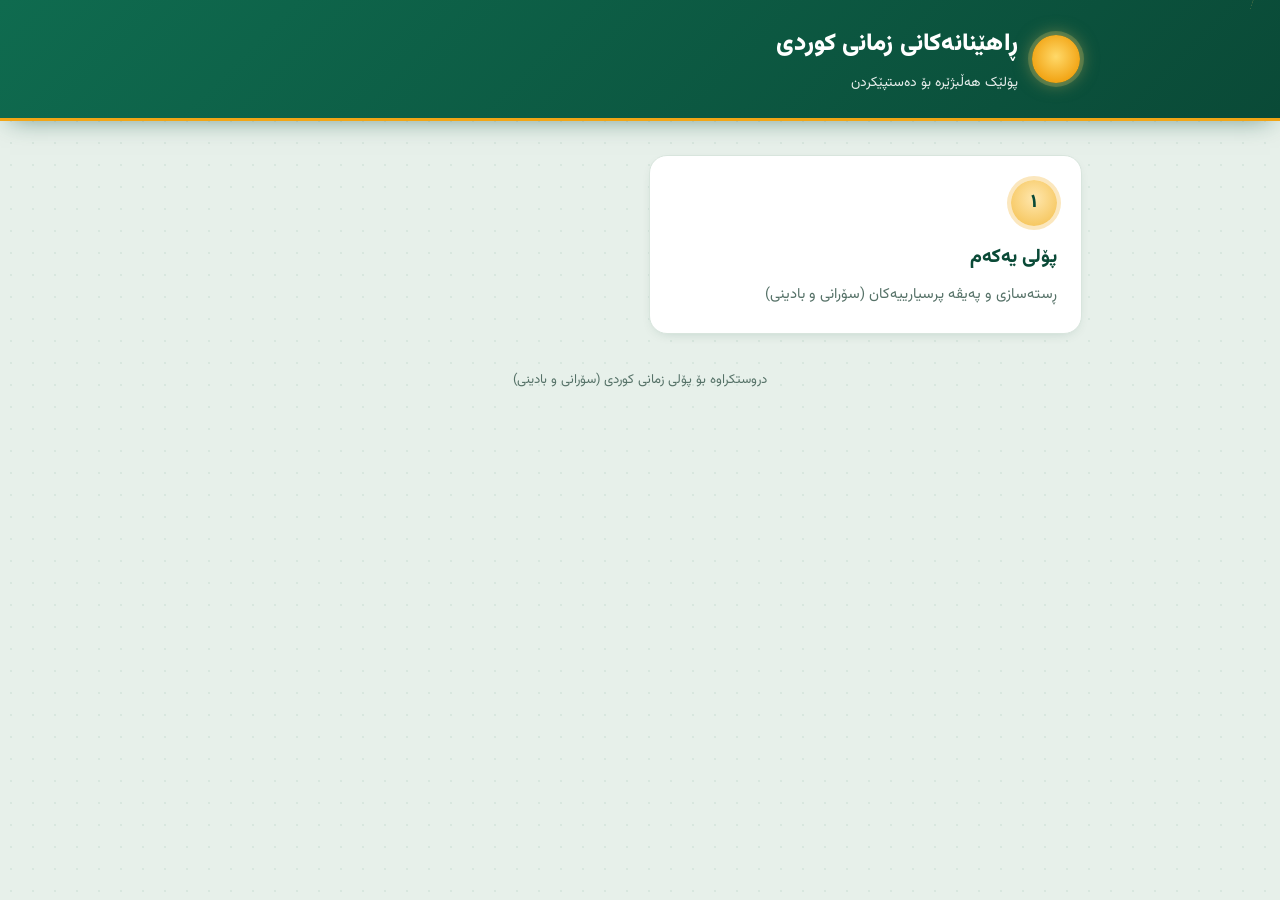
==== index.html @ a3d312c6 "Initial commit" ====
<!DOCTYPE html>
<html lang="ku" dir="rtl">
<head>
<meta charset="UTF-8">
<meta name="viewport" content="width=device-width, initial-scale=1.0">
<title>ڕاهێنانەکانی زمانی کوردی</title>
<link rel="preconnect" href="https://fonts.googleapis.com">
<link rel="preconnect" href="https://fonts.gstatic.com" crossorigin>
<link href="https://fonts.googleapis.com/css2?family=Vazirmatn:wght@300;400;500;700;800;900&display=swap" rel="stylesheet">
<style>
  :root{
    --bg:#E7F0EA;
    --paper:#FFFFFF;
    --ink:#1E3A30;
    --ink-soft:#557167;
    --green:#0F6B4F;
    --green-deep:#0A4A37;
    --gold:#F2A516;
    --gold-soft:#FBE7BE;
    --gold-line:#F6C760;
    --line:#D8E5DD;
    --shadow:0 10px 30px -12px rgba(10,74,55,.28);
    --shadow-sm:0 4px 14px -8px rgba(10,74,55,.30);
    --radius:18px;
  }
  *{box-sizing:border-box}
  body{
    margin:0;
    font-family:'Vazirmatn','Noto Naskh Arabic','Segoe UI',Tahoma,sans-serif;
    color:var(--ink);
    background-color:var(--bg);
    background-image:radial-gradient(rgba(15,107,79,.07) 1.1px, transparent 1.1px);
    background-size:22px 22px;
    line-height:1.85;
    -webkit-font-smoothing:antialiased;
  }
  .appbar{
    position:sticky; top:0; z-index:40;
    background:linear-gradient(135deg,var(--green) 0%, var(--green-deep) 100%);
    color:#fff;
    box-shadow:0 8px 24px -10px rgba(10,74,55,.55);
    border-bottom:3px solid var(--gold);
    overflow:hidden;
  }
  .appbar::after{
    content:""; position:absolute; width:200px; height:200px; right:-70px; top:-90px;
    background:conic-gradient(from 0deg, rgba(246,199,96,.0) 0deg, rgba(246,199,96,.0) 14deg, rgba(246,199,96,.22) 18deg, rgba(246,199,96,.0) 22deg);
    border-radius:50%; pointer-events:none;
  }
  .appbar-inner{max-width:920px; margin:0 auto; padding:22px 20px; position:relative;}
  .brand{display:flex; align-items:center; gap:14px;}
  .brand h1{font-size:1.5rem; font-weight:900; margin:0; letter-spacing:.2px;}
  .brand p{margin:4px 0 0; font-size:.86rem; opacity:.9; font-weight:400;}
  .sun-badge{
    width:48px;height:48px;border-radius:50%;
    background:radial-gradient(circle at 50% 45%, #FFD969, var(--gold) 70%);
    box-shadow:0 0 0 4px rgba(255,217,105,.20), 0 0 18px rgba(246,199,96,.5);
    flex:none;
  }
  main{max-width:920px; margin:0 auto; padding:34px 18px 70px;}
  .grid{display:grid; grid-template-columns:repeat(2,1fr); gap:18px;}
  .nav-card{
    display:block; background:var(--paper); border:1px solid var(--line); border-radius:var(--radius);
    box-shadow:var(--shadow-sm); padding:24px; text-decoration:none; color:inherit;
    transition:transform .15s ease, box-shadow .15s ease, border-color .15s ease;
  }
  .nav-card:hover{transform:translateY(-4px); box-shadow:var(--shadow); border-color:var(--gold-line);}
  .nav-badge{
    width:46px; height:46px; border-radius:50%; display:grid; place-items:center;
    font-weight:900; font-size:1.15rem; color:var(--green-deep); margin-bottom:14px;
    background:radial-gradient(circle at 50% 40%, #FFE7AE, var(--gold-line) 78%);
    box-shadow:0 0 0 4px var(--gold-soft);
  }
  .nav-card h3{margin:0 0 6px; color:var(--green-deep); font-size:1.2rem; font-weight:800;}
  .nav-card p{margin:0; color:var(--ink-soft); font-size:.92rem;}
  .footnote{text-align:center; color:var(--ink-soft); font-size:.82rem; margin-top:34px;}
  @media (max-width:640px){ .grid{grid-template-columns:1fr;} .brand h1{font-size:1.2rem;} }
  @media (prefers-reduced-motion: reduce){ *{transition:none !important;} }
</style>
</head>
<body>
<header class="appbar">
  <div class="appbar-inner">
    <div class="brand">
      <div class="sun-badge" aria-hidden="true"></div>
      <div>
        <h1>ڕاهێنانەکانی زمانی کوردی</h1>
        <p>پۆلێک هەڵبژێرە بۆ دەستپێکردن</p>
      </div>
    </div>
  </div>
</header>
<main>
  <div class="grid">
    <!-- پۆلی یەکەم -->
    <a href="class-1.html" class="nav-card">
      <div class="nav-badge">١</div>
      <h3>پۆلی یەکەم</h3>
      <p>ڕستەسازی و پەیڤە پرسیارییەکان (سۆرانی و بادینی)</p>
    </a>

    <!-- بۆ زیادکردنی پۆلی نوێ: ئەم بلۆکە کۆپی بکە، لینک بۆ class-2.html بگۆڕە، ژمارە و ناونیشانەکەش بگۆڕە -->
  </div>
  <p class="footnote">دروستکراوە بۆ پۆلی زمانی کوردی (سۆرانی و بادینی)</p>
</main>
</body>
</html>
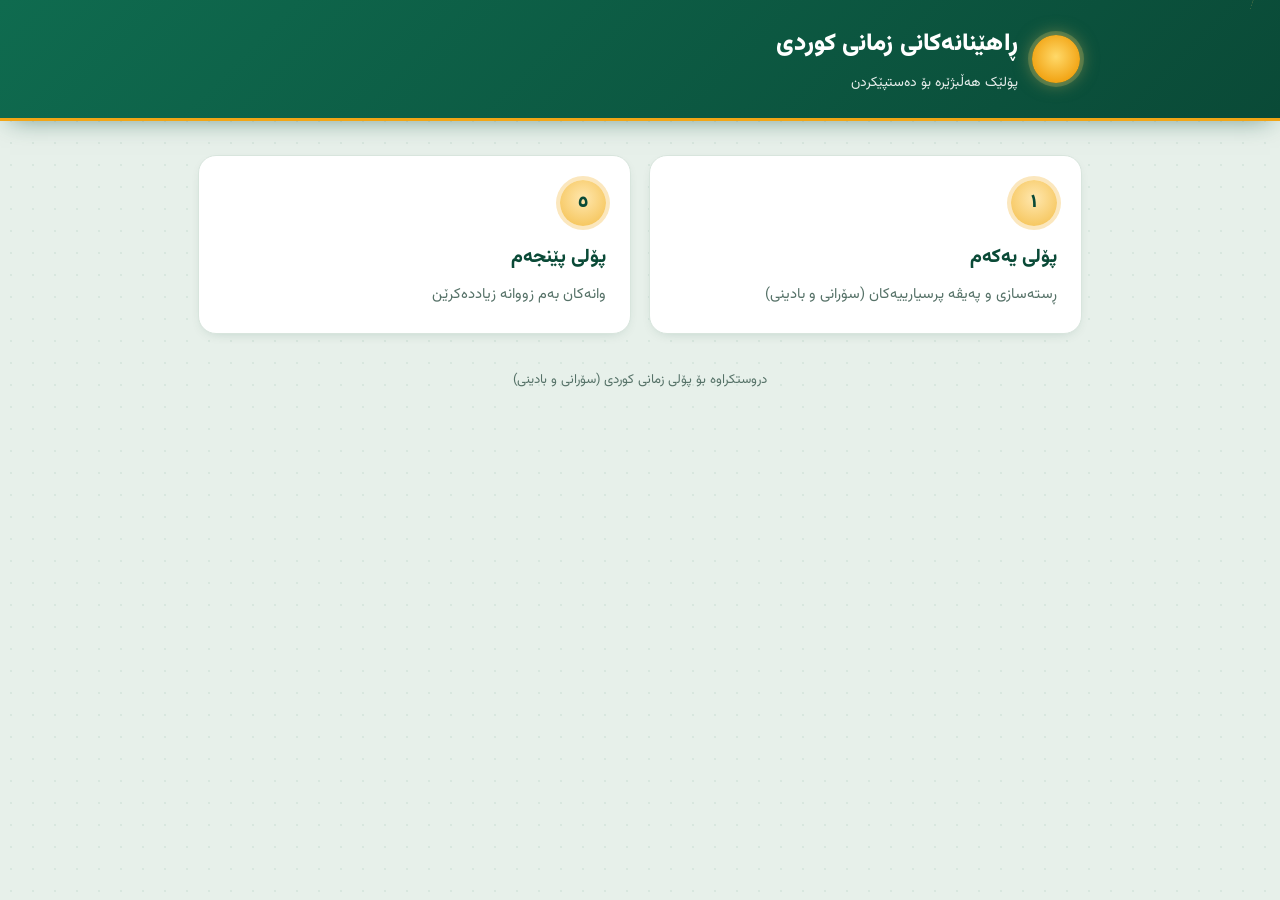
==== commit ffb2570d: "Add lecture 3 content" ====
--- a/index.html
+++ b/index.html
@@ -98,6 +98,13 @@
       <h3>پۆلی یەکەم</h3>
       <p>ڕستەسازی و پەیڤە پرسیارییەکان (سۆرانی و بادینی)</p>
     </a>
+    
+      <!-- پۆلی پێنجەم -->
+    <a href="class-5.html" class="nav-card">
+      <div class="nav-badge">٥</div>
+      <h3>پۆلی پێنجەم</h3>
+      <p>وانەکان بەم زووانە زیاددەکرێن</p>
+    </a>
 
     <!-- بۆ زیادکردنی پۆلی نوێ: ئەم بلۆکە کۆپی بکە، لینک بۆ class-2.html بگۆڕە، ژمارە و ناونیشانەکەش بگۆڕە -->
   </div>
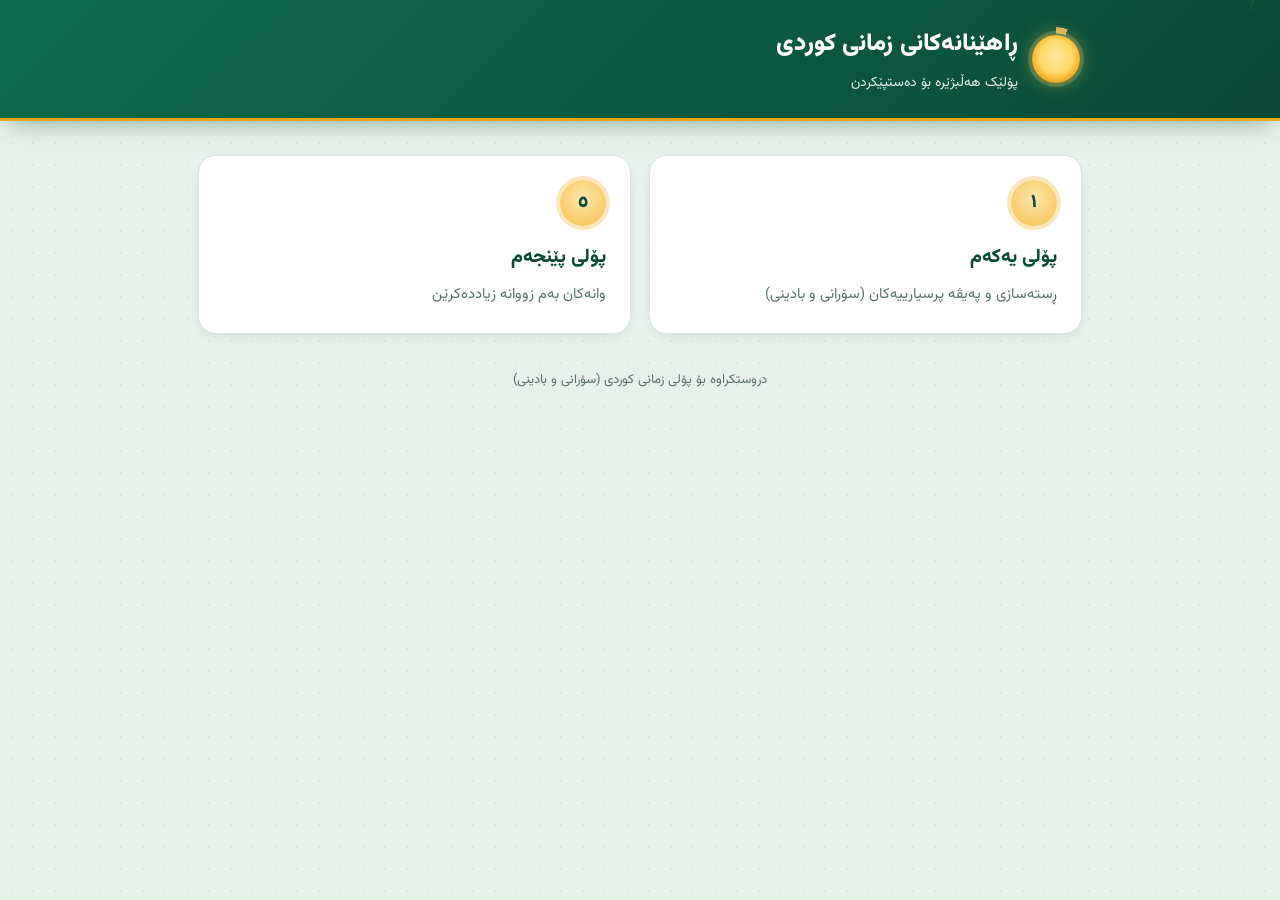
==== commit 4af5940a: "Add shine animation to sun icon across all pages" ====
--- a/index.html
+++ b/index.html
@@ -53,10 +53,24 @@
   .brand p{margin:4px 0 0; font-size:.86rem; opacity:.9; font-weight:400;}
   .sun-badge{
     width:48px;height:48px;border-radius:50%;
-    background:radial-gradient(circle at 50% 45%, #FFD969, var(--gold) 70%);
+    background:radial-gradient(circle at 50% 45%, #FFE8A3, #FFD969 45%, var(--gold) 75%);
     box-shadow:0 0 0 4px rgba(255,217,105,.20), 0 0 18px rgba(246,199,96,.5);
-    flex:none;
+    flex:none; position:relative;
+    animation:sun-glow 3.5s ease-in-out infinite;
   }
+  .sun-badge::before{
+    content:""; position:absolute; inset:-8px;
+    background:conic-gradient(from 0deg, var(--gold-line) 0 6%, transparent 6% 12.5%);
+    border-radius:50%;
+    -webkit-mask:radial-gradient(transparent 56%, #000 57%); mask:radial-gradient(transparent 56%, #000 57%);
+    opacity:.85;
+    animation:sun-spin 24s linear infinite;
+  }
+  @keyframes sun-glow{
+    0%,100%{ box-shadow:0 0 0 4px rgba(255,217,105,.20), 0 0 18px rgba(246,199,96,.5); }
+    50%{ box-shadow:0 0 0 6px rgba(255,217,105,.32), 0 0 26px rgba(246,199,96,.8); }
+  }
+  @keyframes sun-spin{ from{transform:rotate(0deg);} to{transform:rotate(360deg);} }
   main{max-width:920px; margin:0 auto; padding:34px 18px 70px;}
   .grid{display:grid; grid-template-columns:repeat(2,1fr); gap:18px;}
   .nav-card{
@@ -75,7 +89,7 @@
   .nav-card p{margin:0; color:var(--ink-soft); font-size:.92rem;}
   .footnote{text-align:center; color:var(--ink-soft); font-size:.82rem; margin-top:34px;}
   @media (max-width:640px){ .grid{grid-template-columns:1fr;} .brand h1{font-size:1.2rem;} }
-  @media (prefers-reduced-motion: reduce){ *{transition:none !important;} }
+  @media (prefers-reduced-motion: reduce){ *{transition:none !important; animation:none !important;} }
 </style>
 </head>
 <body>
@@ -98,8 +112,8 @@
       <h3>پۆلی یەکەم</h3>
       <p>ڕستەسازی و پەیڤە پرسیارییەکان (سۆرانی و بادینی)</p>
     </a>
-    
-      <!-- پۆلی پێنجەم -->
+
+    <!-- پۆلی پێنجەم -->
     <a href="class-5.html" class="nav-card">
       <div class="nav-badge">٥</div>
       <h3>پۆلی پێنجەم</h3>
@@ -111,4 +125,4 @@
   <p class="footnote">دروستکراوە بۆ پۆلی زمانی کوردی (سۆرانی و بادینی)</p>
 </main>
 </body>
-</html>+</html>
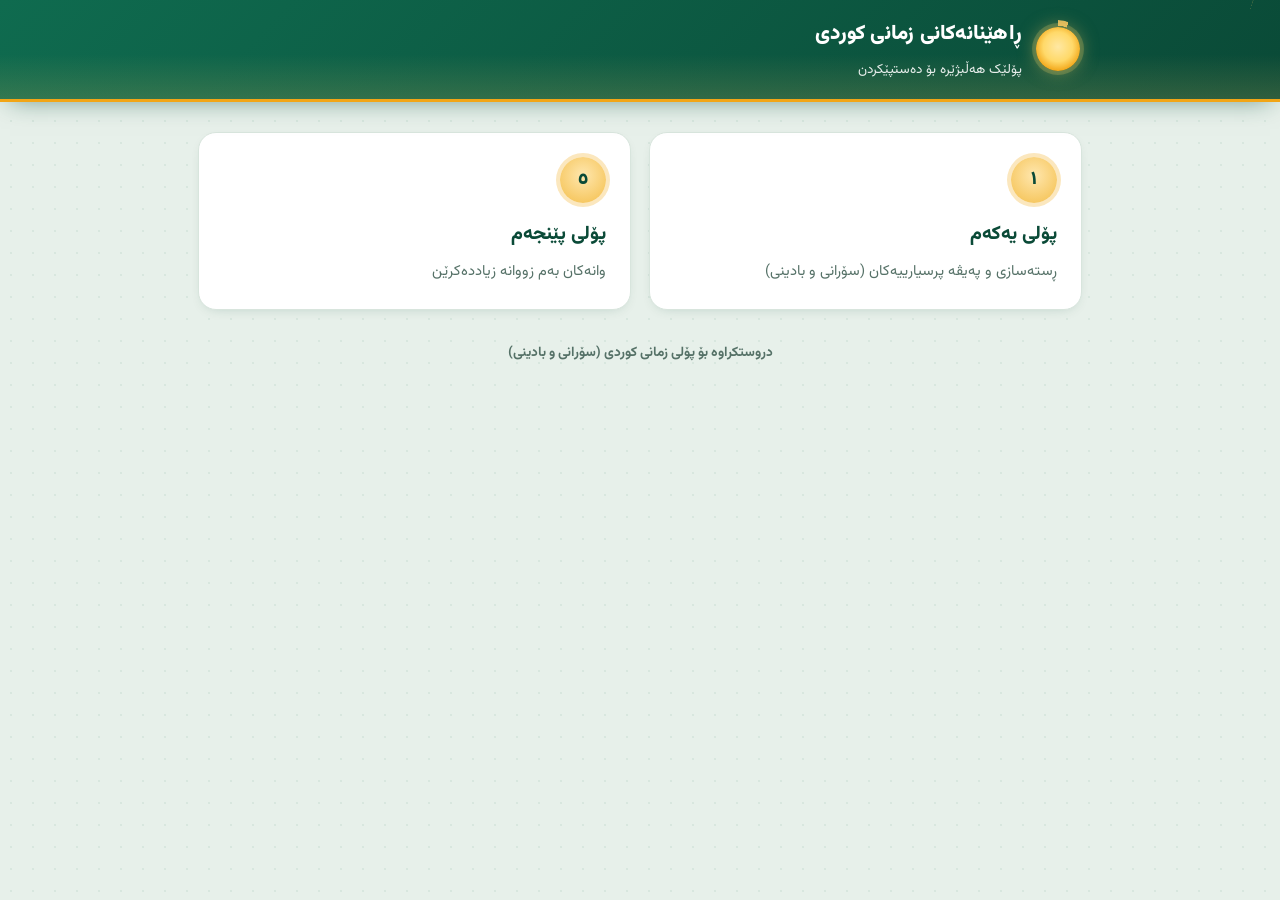
==== commit eab325a8: "Unify all pages onto one shared stylesheet" ====
--- a/index.html
+++ b/index.html
@@ -7,99 +7,18 @@
 <link rel="preconnect" href="https://fonts.googleapis.com">
 <link rel="preconnect" href="https://fonts.gstatic.com" crossorigin>
 <link href="https://fonts.googleapis.com/css2?family=Vazirmatn:wght@300;400;500;700;800;900&display=swap" rel="stylesheet">
-<style>
-  :root{
-    --bg:#E7F0EA;
-    --paper:#FFFFFF;
-    --ink:#1E3A30;
-    --ink-soft:#557167;
-    --green:#0F6B4F;
-    --green-deep:#0A4A37;
-    --gold:#F2A516;
-    --gold-soft:#FBE7BE;
-    --gold-line:#F6C760;
-    --line:#D8E5DD;
-    --shadow:0 10px 30px -12px rgba(10,74,55,.28);
-    --shadow-sm:0 4px 14px -8px rgba(10,74,55,.30);
-    --radius:18px;
-  }
-  *{box-sizing:border-box}
-  body{
-    margin:0;
-    font-family:'Vazirmatn','Noto Naskh Arabic','Segoe UI',Tahoma,sans-serif;
-    color:var(--ink);
-    background-color:var(--bg);
-    background-image:radial-gradient(rgba(15,107,79,.07) 1.1px, transparent 1.1px);
-    background-size:22px 22px;
-    line-height:1.85;
-    -webkit-font-smoothing:antialiased;
-  }
-  .appbar{
-    position:sticky; top:0; z-index:40;
-    background:linear-gradient(135deg,var(--green) 0%, var(--green-deep) 100%);
-    color:#fff;
-    box-shadow:0 8px 24px -10px rgba(10,74,55,.55);
-    border-bottom:3px solid var(--gold);
-    overflow:hidden;
-  }
-  .appbar::after{
-    content:""; position:absolute; width:200px; height:200px; right:-70px; top:-90px;
-    background:conic-gradient(from 0deg, rgba(246,199,96,.0) 0deg, rgba(246,199,96,.0) 14deg, rgba(246,199,96,.22) 18deg, rgba(246,199,96,.0) 22deg);
-    border-radius:50%; pointer-events:none;
-  }
-  .appbar-inner{max-width:920px; margin:0 auto; padding:22px 20px; position:relative;}
-  .brand{display:flex; align-items:center; gap:14px;}
-  .brand h1{font-size:1.5rem; font-weight:900; margin:0; letter-spacing:.2px;}
-  .brand p{margin:4px 0 0; font-size:.86rem; opacity:.9; font-weight:400;}
-  .sun-badge{
-    width:48px;height:48px;border-radius:50%;
-    background:radial-gradient(circle at 50% 45%, #FFE8A3, #FFD969 45%, var(--gold) 75%);
-    box-shadow:0 0 0 4px rgba(255,217,105,.20), 0 0 18px rgba(246,199,96,.5);
-    flex:none; position:relative;
-    animation:sun-glow 3.5s ease-in-out infinite;
-  }
-  .sun-badge::before{
-    content:""; position:absolute; inset:-8px;
-    background:conic-gradient(from 0deg, var(--gold-line) 0 6%, transparent 6% 12.5%);
-    border-radius:50%;
-    -webkit-mask:radial-gradient(transparent 56%, #000 57%); mask:radial-gradient(transparent 56%, #000 57%);
-    opacity:.85;
-    animation:sun-spin 24s linear infinite;
-  }
-  @keyframes sun-glow{
-    0%,100%{ box-shadow:0 0 0 4px rgba(255,217,105,.20), 0 0 18px rgba(246,199,96,.5); }
-    50%{ box-shadow:0 0 0 6px rgba(255,217,105,.32), 0 0 26px rgba(246,199,96,.8); }
-  }
-  @keyframes sun-spin{ from{transform:rotate(0deg);} to{transform:rotate(360deg);} }
-  main{max-width:920px; margin:0 auto; padding:34px 18px 70px;}
-  .grid{display:grid; grid-template-columns:repeat(2,1fr); gap:18px;}
-  .nav-card{
-    display:block; background:var(--paper); border:1px solid var(--line); border-radius:var(--radius);
-    box-shadow:var(--shadow-sm); padding:24px; text-decoration:none; color:inherit;
-    transition:transform .15s ease, box-shadow .15s ease, border-color .15s ease;
-  }
-  .nav-card:hover{transform:translateY(-4px); box-shadow:var(--shadow); border-color:var(--gold-line);}
-  .nav-badge{
-    width:46px; height:46px; border-radius:50%; display:grid; place-items:center;
-    font-weight:900; font-size:1.15rem; color:var(--green-deep); margin-bottom:14px;
-    background:radial-gradient(circle at 50% 40%, #FFE7AE, var(--gold-line) 78%);
-    box-shadow:0 0 0 4px var(--gold-soft);
-  }
-  .nav-card h3{margin:0 0 6px; color:var(--green-deep); font-size:1.2rem; font-weight:800;}
-  .nav-card p{margin:0; color:var(--ink-soft); font-size:.92rem;}
-  .footnote{text-align:center; color:var(--ink-soft); font-size:.82rem; margin-top:34px;}
-  @media (max-width:640px){ .grid{grid-template-columns:1fr;} .brand h1{font-size:1.2rem;} }
-  @media (prefers-reduced-motion: reduce){ *{transition:none !important; animation:none !important;} }
-</style>
+<link rel="stylesheet" href="styles.css">
 </head>
 <body>
 <header class="appbar">
   <div class="appbar-inner">
-    <div class="brand">
-      <div class="sun-badge" aria-hidden="true"></div>
-      <div>
-        <h1>ڕاهێنانەکانی زمانی کوردی</h1>
-        <p>پۆلێک هەڵبژێرە بۆ دەستپێکردن</p>
+    <div class="bar-top">
+      <div class="brand">
+        <div class="sun-badge" aria-hidden="true"></div>
+        <div>
+          <h1>ڕاهێنانەکانی زمانی کوردی</h1>
+          <p>پۆلێک هەڵبژێرە بۆ دەستپێکردن</p>
+        </div>
       </div>
     </div>
   </div>
--- a/styles.css
+++ b/styles.css
@@ -0,0 +1,381 @@
+/* =====================================================================
+   ڕاهێنانەکانی زمانی کوردی — shared stylesheet
+   Every page links to this file. Change the look once here, it updates
+   everywhere. Do not duplicate these rules back into individual pages.
+===================================================================== */
+
+:root{
+  --bg:#E7F0EA;
+  --paper:#FFFFFF;
+  --paper-warm:#FCFEFC;
+  --ink:#1E3A30;
+  --ink-soft:#557167;
+  --green:#0F6B4F;
+  --green-deep:#0A4A37;
+  --green-bright:#1F9D6B;
+  --gold:#F2A516;
+  --gold-soft:#FBE7BE;
+  --gold-line:#F6C760;
+  --coral:#E2574C;
+  --coral-soft:#FCE3DF;
+  --line:#D8E5DD;
+  --line-soft:#E9F1EC;
+  --ring:rgba(15,107,79,.30);
+  --shadow:0 10px 30px -12px rgba(10,74,55,.28);
+  --shadow-sm:0 4px 14px -8px rgba(10,74,55,.30);
+  --radius:18px;
+}
+
+/* ---------- Base ---------- */
+*{box-sizing:border-box}
+html{scroll-behavior:smooth}
+body{
+  margin:0;
+  font-family:'Vazirmatn','Noto Naskh Arabic','Segoe UI',Tahoma,sans-serif;
+  color:var(--ink);
+  background-color:var(--bg);
+  background-image:radial-gradient(rgba(15,107,79,.07) 1.1px, transparent 1.1px);
+  background-size:22px 22px;
+  line-height:1.85;
+  -webkit-font-smoothing:antialiased;
+}
+main{max-width:920px; margin:0 auto; padding:30px 18px 70px;}
+
+/* ---------- App bar (every page uses this exact block) ---------- */
+.appbar{
+  position:sticky; top:0; z-index:40;
+  background:
+    linear-gradient(180deg, rgba(246,199,96,0) 55%, rgba(246,199,96,.16) 100%),
+    linear-gradient(135deg,var(--green) 0%, var(--green-deep) 100%);
+  color:#fff;
+  box-shadow:0 8px 24px -10px rgba(10,74,55,.55);
+  border-bottom:3px solid var(--gold);
+  overflow:hidden;
+}
+.appbar::after{
+  content:""; position:absolute; width:200px; height:200px; right:-70px; top:-90px;
+  background:conic-gradient(from 0deg, rgba(246,199,96,.0) 0deg, rgba(246,199,96,.0) 14deg, rgba(246,199,96,.22) 18deg, rgba(246,199,96,.0) 22deg);
+  border-radius:50%; pointer-events:none;
+}
+.appbar-inner{max-width:920px; margin:0 auto; padding:16px 20px; position:relative;}
+/* .bar-top is the one horizontal row inside every header: brand on one
+   side, optional score-chip / back-button / reset-button on the other.
+   Hub pages use it with just a brand; exercise pages add siblings. */
+.bar-top{display:flex; align-items:center; gap:14px; flex-wrap:wrap;}
+.brand{display:flex; align-items:center; gap:14px; margin-inline-end:auto;}
+.brand h1{font-size:1.28rem; font-weight:900; margin:0; letter-spacing:.2px;}
+.brand p{margin:4px 0 0; font-size:.84rem; opacity:.9; font-weight:400;}
+.score-chip{
+  display:flex; align-items:center; gap:8px;
+  background:rgba(255,255,255,.14); border:1px solid rgba(255,255,255,.28);
+  padding:7px 13px; border-radius:999px; font-weight:700; font-size:.92rem;
+  white-space:nowrap;
+}
+.bar-actions{display:flex; gap:8px; flex-wrap:wrap;}
+.icon-btn{
+  background:rgba(255,255,255,.14); color:#fff; border:1px solid rgba(255,255,255,.28);
+  padding:8px 16px; border-radius:999px; font-family:inherit; font-size:.86rem; font-weight:600;
+  cursor:pointer; transition:background .15s, transform .1s; text-decoration:none; display:inline-block;
+}
+.icon-btn:hover{background:rgba(255,255,255,.26)}
+.icon-btn:active{transform:translateY(1px)}
+
+/* ---------- Sun badge: rays + glow + correct-answer cheer ---------- */
+.sun-badge{
+  width:44px; height:44px; border-radius:50%;
+  background:radial-gradient(circle at 50% 45%, #FFE8A3, #FFD969 45%, var(--gold) 75%);
+  box-shadow:0 0 0 4px rgba(255,217,105,.20), 0 0 18px rgba(246,199,96,.5);
+  flex:none; position:relative;
+  animation:sun-glow 3.5s ease-in-out infinite;
+}
+.sun-badge::before{
+  content:""; position:absolute; inset:-7px;
+  background:conic-gradient(from 0deg, var(--gold-line) 0 6%, transparent 6% 12.5%);
+  border-radius:50%;
+  -webkit-mask:radial-gradient(transparent 56%, #000 57%); mask:radial-gradient(transparent 56%, #000 57%);
+  opacity:.88;
+  animation:sun-spin 24s linear infinite;
+}
+.sun-badge.cheer{ animation:sun-cheer .7s ease; }
+@keyframes sun-glow{
+  0%,100%{ box-shadow:0 0 0 4px rgba(255,217,105,.20), 0 0 18px rgba(246,199,96,.5); }
+  50%{ box-shadow:0 0 0 6px rgba(255,217,105,.32), 0 0 26px rgba(246,199,96,.8); }
+}
+@keyframes sun-spin{ from{transform:rotate(0deg);} to{transform:rotate(360deg);} }
+@keyframes sun-cheer{
+  0%{ transform:scale(1) rotate(0deg); filter:brightness(1); }
+  35%{ transform:scale(1.25) rotate(8deg); filter:brightness(1.45); }
+  100%{ transform:scale(1) rotate(0deg); filter:brightness(1); }
+}
+
+/* ---------- Sunrise progress bar (exercise pages) ---------- */
+.progress-wrap{margin-top:12px;}
+.progress-track{
+  position:relative; height:16px; border-radius:999px;
+  background:linear-gradient(180deg,#0c3a2c,#0a4a37);
+  border:1px solid rgba(255,255,255,.18); overflow:visible;
+}
+.progress-fill{
+  position:absolute; top:0; right:0; bottom:0; width:0%;
+  background:linear-gradient(90deg,var(--gold) 0%, #FFD86B 60%, var(--green-bright) 100%);
+  border-radius:999px; transition:width .7s cubic-bezier(.22,1,.36,1);
+}
+.progress-sun{
+  position:absolute; top:50%; right:-2px; width:26px; height:26px; margin-top:-13px;
+  border-radius:50%;
+  background:radial-gradient(circle at 50% 45%, #FFE08A, var(--gold) 72%);
+  box-shadow:0 0 0 3px rgba(255,224,138,.35), 0 0 14px rgba(246,199,96,.8);
+  transition:right .7s cubic-bezier(.22,1,.36,1);
+}
+.progress-meta{display:flex; justify-content:space-between; font-size:.78rem; opacity:.92; margin-top:7px;}
+
+/* ---------- Cards ---------- */
+.card{
+  background:var(--paper); border:1px solid var(--line);
+  border-radius:var(--radius); box-shadow:var(--shadow-sm);
+  padding:24px; margin-bottom:22px;
+  opacity:0; transform:translateY(10px); animation:rise .5s ease forwards;
+}
+@keyframes rise{to{opacity:1; transform:none;}}
+.ex-head{display:flex; align-items:center; gap:14px; margin-bottom:4px;}
+.num{
+  flex:none; width:42px; height:42px; border-radius:50%;
+  display:grid; place-items:center; font-weight:900; font-size:1.05rem;
+  color:var(--green-deep);
+  background:radial-gradient(circle at 50% 40%, #FFE7AE, var(--gold-line) 78%);
+  box-shadow:0 0 0 4px var(--gold-soft);
+}
+.ex-head h2{margin:0; font-size:1.18rem; font-weight:800; color:var(--green-deep);}
+.ex-sub{margin:2px 0 18px; color:var(--ink-soft); font-size:.95rem;}
+.section-title{text-align:center; color:var(--green-deep); font-size:1.3rem; font-weight:800; margin:32px 0 18px;}
+
+/* ---------- Hub / class pages: class + lecture cards ---------- */
+.intro{text-align:center; margin-bottom:30px;}
+.intro h2{color:var(--green-deep); font-size:1.35rem; margin:0 0 6px; font-weight:800;}
+.intro p{color:var(--ink-soft); margin:0;}
+.grid{display:grid; grid-template-columns:repeat(2,1fr); gap:18px;}
+.nav-card{
+  display:block; background:var(--paper); border:1px solid var(--line); border-radius:var(--radius);
+  box-shadow:var(--shadow-sm); padding:24px; text-decoration:none; color:inherit;
+  transition:transform .15s ease, box-shadow .15s ease, border-color .15s ease;
+}
+.nav-card:hover{transform:translateY(-4px); box-shadow:var(--shadow); border-color:var(--gold-line);}
+.nav-badge{
+  width:46px; height:46px; border-radius:50%; display:grid; place-items:center;
+  font-weight:900; font-size:1.15rem; color:var(--green-deep); margin-bottom:14px;
+  background:radial-gradient(circle at 50% 40%, #FFE7AE, var(--gold-line) 78%);
+  box-shadow:0 0 0 4px var(--gold-soft);
+}
+.nav-card h3{margin:0 0 6px; color:var(--green-deep); font-size:1.2rem; font-weight:800;}
+.nav-card p{margin:0; color:var(--ink-soft); font-size:.92rem;}
+/* "coming soon" placeholder card */
+.card .sun-emoji{font-size:2.4rem;}
+.card h2{color:var(--green-deep); font-size:1.3rem; margin:10px 0 8px;}
+.card p{color:var(--ink-soft); margin:0;}
+
+/* ---------- Reading / story pages ---------- */
+.hero-frame{ background:linear-gradient(160deg, var(--paper), var(--paper-warm)); border:1px solid var(--line);
+  border-radius:var(--radius); padding:14px; box-shadow:var(--shadow-sm); margin-bottom:22px; }
+.hero-frame img{ display:block; width:100%; height:auto; border-radius:12px; border:3px solid var(--gold); }
+.hero-cap{ text-align:center; color:var(--ink-soft); font-size:.85rem; margin:10px 6px 2px; }
+.lesson-title{ text-align:center; font-size:2rem; font-weight:900; color:var(--green-deep); margin:0 0 4px; }
+.lesson-sub{ text-align:center; color:var(--ink-soft); font-size:.95rem; margin:0 0 26px; }
+.story p{margin:0 0 14px; font-size:1.08rem;}
+.story p:last-child{margin-bottom:0;}
+.speaker{ font-weight:800; color:var(--green-deep); }
+.board{ background:linear-gradient(160deg,var(--green),var(--green-deep)); color:#fff; border-radius:var(--radius);
+  padding:24px 26px; text-align:center; margin:22px 0; box-shadow:var(--shadow-sm); position:relative; overflow:hidden; }
+.board::after{ content:""; position:absolute; width:180px; height:180px; right:-60px; top:-80px;
+  background:conic-gradient(from 0deg, rgba(246,199,96,.0) 0deg, rgba(246,199,96,.0) 14deg, rgba(246,199,96,.22) 18deg, rgba(246,199,96,.0) 22deg);
+  border-radius:50%; pointer-events:none; }
+.board-eyebrow{ font-size:.78rem; font-weight:700; letter-spacing:.06em; color:rgba(255,255,255,.72); margin-bottom:8px; }
+.board-text{ font-size:1.25rem; font-weight:800; line-height:1.6; }
+.tale-box{ background:var(--paper-warm); border:1px solid var(--line); border-radius:var(--radius);
+  border-right:6px solid var(--gold-line); padding:22px 24px; margin:22px 0; }
+.tale-label{ display:inline-block; font-weight:800; font-size:.82rem; color:var(--green-deep);
+  background:var(--gold-soft); padding:5px 14px; border-radius:999px; margin-bottom:12px; }
+.tale-box p{ margin:0 0 12px; font-size:1.05rem; }
+.tale-box p:last-child{ margin-bottom:0; }
+.moral-box{ background:linear-gradient(180deg,#FFF9E9,var(--gold-soft)); border:2px solid var(--gold);
+  border-radius:var(--radius); padding:26px 28px; margin:22px 0; text-align:center; box-shadow:var(--shadow-sm); }
+.moral-text{ font-weight:800; font-size:1.1rem; color:var(--green-deep); line-height:1.85; margin:0; }
+.moral-by{ margin-top:10px; font-weight:700; font-size:.85rem; color:var(--ink-soft); }
+.wordbank{ display:flex; flex-wrap:wrap; gap:10px; justify-content:center; padding:16px;
+  border:2px dashed var(--gold-line); border-radius:14px; margin-bottom:18px; background:var(--paper-warm); }
+.word-chip{ display:inline-block; background:#fff; border:2px solid var(--gold-line); border-radius:999px;
+  padding:7px 20px; font-weight:800; color:var(--green-deep); }
+
+/* ---------- Motivation card ---------- */
+.motivation{
+  text-align:center; background:linear-gradient(135deg,#FFF7E6,#FDEFD0);
+  border:1px solid var(--gold-line); border-radius:var(--radius); padding:28px 22px;
+  box-shadow:var(--shadow-sm); position:relative; overflow:hidden;
+}
+.motivation .sun-emoji{font-size:2.4rem;}
+.motivation h3{margin:8px 0 6px; color:var(--green-deep); font-size:1.3rem;}
+.motivation p{margin:0; color:#9A6A12; font-weight:600; font-size:1.06rem;}
+
+/* ---------- Form fields used across exercises ---------- */
+.hl{ background:linear-gradient(transparent 58%, var(--gold-soft) 58%); padding:0 4px; border-radius:3px; font-weight:800; color:var(--green-deep); }
+.qrow{display:flex; flex-wrap:wrap; align-items:center; gap:8px; font-size:1.12rem; padding:6px 0;}
+.qrow .idx{color:var(--gold); font-weight:800; min-width:1.4em;}
+.blank{
+  border:none; border-bottom:2.5px dashed var(--line); background:var(--line-soft);
+  text-align:center; font-family:inherit; font-size:1.05rem; color:var(--ink);
+  padding:5px 10px; width:7.5rem; border-radius:8px 8px 0 0; outline:none;
+  transition:border-color .15s, background .15s, box-shadow .15s;
+}
+.blank:focus{border-bottom-color:var(--green); background:#fff; box-shadow:0 0 0 4px var(--ring);}
+.blank.ok{border-bottom-color:var(--green-bright); background:#EAF7F0; color:var(--green-deep); font-weight:700;}
+.blank.no{border-bottom-color:var(--coral); background:var(--coral-soft);}
+.write{
+  width:100%; font-family:inherit; font-size:1.05rem; color:var(--ink);
+  border:1.5px solid var(--line); border-radius:12px; padding:11px 14px; outline:none; background:var(--paper-warm);
+  transition:border-color .15s, box-shadow .15s, background .15s; resize:vertical;
+}
+.write:focus{border-color:var(--green); box-shadow:0 0 0 4px var(--ring); background:#fff;}
+.write.ok{border-color:var(--green-bright); background:#EAF7F0;}
+.write.near{border-color:var(--gold); background:#FFF6E2;}
+.write.no{border-color:var(--coral); background:var(--coral-soft);}
+.prompt{font-size:1.08rem; margin:0 0 8px; font-weight:700; color:var(--green-deep);}
+.underline{color:var(--coral); font-weight:800; border-bottom:2px solid var(--coral); padding-bottom:1px;}
+.stack{display:flex; flex-direction:column; gap:18px;}
+.reveal-line{font-size:.92rem; color:var(--green); margin-top:6px; display:none;}
+.reveal-line.show{display:block;}
+.reveal-line b{color:var(--green-deep);}
+.grid2{display:grid; grid-template-columns:repeat(2,1fr); gap:14px;}
+.mini{border:1px solid var(--line); border-radius:14px; background:var(--paper-warm); padding:14px;}
+.mini label{display:block; font-weight:800; color:var(--green-deep); margin-bottom:7px; font-size:1.05rem;}
+.mini .write{font-size:1rem;}
+.mark-badge{ display:inline-grid; place-items:center; width:30px; height:30px; border-radius:8px; background:var(--gold-soft);
+  color:var(--green-deep); font-weight:900; margin-inline-end:8px; }
+.arow{display:flex; align-items:center; gap:12px; padding:7px 0; flex-wrap:wrap;}
+.arow .tok{min-width:96px; font-weight:800; color:var(--coral);}
+select.pick{
+  font-family:inherit; font-size:.98rem; color:var(--ink); background:#fff;
+  border:1.5px solid var(--line); border-radius:10px; padding:9px 12px; outline:none; cursor:pointer;
+  transition:border-color .15s, box-shadow .15s, background .15s; max-width:100%;
+}
+select.pick:focus{border-color:var(--green); box-shadow:0 0 0 4px var(--ring);}
+select.pick.ok{border-color:var(--green-bright); background:#EAF7F0;}
+select.pick.no{border-color:var(--coral); background:var(--coral-soft);}
+.analysis-sentence{font-weight:800; color:var(--green-deep); font-size:1.12rem; margin:0 0 14px;}
+
+/* ---------- Buttons ---------- */
+.actions{display:flex; flex-wrap:wrap; gap:10px; margin-top:18px;}
+.btn{
+  font-family:inherit; font-weight:700; font-size:.98rem; cursor:pointer;
+  border-radius:12px; padding:11px 20px; border:none; transition:transform .1s, box-shadow .15s, background .15s;
+}
+.btn:active{transform:translateY(1px)}
+.btn-primary{background:var(--green); color:#fff; box-shadow:0 8px 18px -10px rgba(15,107,79,.7);}
+.btn-primary:hover{background:var(--green-deep)}
+.btn-ghost{background:var(--gold-soft); color:var(--green-deep);}
+.btn-ghost:hover{background:var(--gold-line)}
+
+/* ---------- Feedback ---------- */
+.feedback{margin-top:14px; font-weight:700; min-height:1.4em; display:flex; align-items:center; gap:8px;}
+.feedback.good{color:var(--green-bright)}
+.feedback.warn{color:#C77F12}
+.feedback.bad{color:var(--coral)}
+@keyframes shake{10%,90%{transform:translateX(-1px)}20%,80%{transform:translateX(2px)}30%,50%,70%{transform:translateX(-4px)}40%,60%{transform:translateX(4px)}}
+.shake{animation:shake .4s}
+@keyframes pop{0%{transform:scale(1)}45%{transform:scale(1.06)}100%{transform:scale(1)}}
+.pop{animation:pop .35s ease}
+
+/* ---------- Multiple choice ---------- */
+.quiz-q{border:1px solid var(--line-soft); border-radius:14px; padding:16px; margin-bottom:14px; background:var(--paper-warm);}
+.quiz-q .stem{font-size:1.1rem; font-weight:700; margin:0 0 12px; color:var(--green-deep);}
+.quiz-q .stem .gap{color:var(--coral); letter-spacing:2px;}
+.opts{display:flex; flex-wrap:wrap; gap:10px;}
+.opt{
+  font-family:inherit; font-size:1.02rem; font-weight:700; cursor:pointer;
+  border:1.5px solid var(--line); background:#fff; color:var(--ink);
+  border-radius:999px; padding:9px 22px; transition:all .12s;
+}
+.opt:hover{border-color:var(--green);}
+.opt.ok{background:#EAF7F0; border-color:var(--green-bright); color:var(--green-deep);}
+.opt.no{background:var(--coral-soft); border-color:var(--coral); color:#9B2B22;}
+.opt:disabled{cursor:default;}
+
+/* ---------- Reference table (dialect toggle) ---------- */
+.ref-toggle{display:flex; gap:8px; margin-bottom:14px; flex-wrap:wrap;}
+.chip{
+  font-family:inherit; font-weight:700; font-size:.9rem; cursor:pointer;
+  border:1.5px solid var(--line); background:#fff; color:var(--ink-soft);
+  border-radius:999px; padding:7px 16px; transition:all .15s;
+}
+.chip.active{background:var(--green); color:#fff; border-color:var(--green);}
+table.ref{width:100%; border-collapse:collapse; font-size:1.02rem; overflow:hidden; border-radius:12px;}
+table.ref th, table.ref td{padding:11px 12px; text-align:right; border-bottom:1px solid var(--line-soft);}
+table.ref thead th{background:var(--green); color:#fff; font-weight:700;}
+table.ref tbody tr:nth-child(even){background:var(--paper-warm);}
+table.ref .en{color:var(--ink-soft); font-size:.86rem;}
+table.ref td:nth-child(2){font-weight:700; color:var(--green-deep);}
+table.ref td:nth-child(3){font-weight:700; color:#B8651C;}
+.ref.dim-sorani td:nth-child(2), .ref.dim-sorani th:nth-child(2){opacity:.28;}
+.ref.dim-badini  td:nth-child(3), .ref.dim-badini  th:nth-child(3){opacity:.28;}
+
+/* ---------- Matching game ---------- */
+.match-grid{display:grid; grid-template-columns:1fr 1fr; gap:14px; align-items:start;}
+.match-col h3{font-size:.95rem; color:var(--ink-soft); font-weight:700; margin:0 0 10px; text-align:center;}
+.match-item{
+  border:1.5px solid var(--line); background:var(--paper-warm); border-radius:12px;
+  padding:12px 14px; font-size:1.02rem; cursor:pointer; user-select:none;
+  transition:all .15s; margin-bottom:10px;
+}
+.match-item:hover{border-color:var(--green); background:#fff;}
+.match-item.sel{border-color:var(--gold); background:#FFF6E2; box-shadow:0 0 0 3px var(--gold-soft);}
+.match-item.done{border-color:var(--green-bright); background:#EAF7F0; color:var(--green-deep); font-weight:700; cursor:default; opacity:.95;}
+.match-item.done::after{content:" ✓"; color:var(--green-bright);}
+
+/* ---------- Word-grid puzzle ---------- */
+.letter-grid{border-collapse:collapse; margin:0 auto 20px; font-size:1.35rem; font-weight:800; color:var(--green-deep); text-align:center;}
+.letter-grid td{border:1.5px solid var(--line); width:44px; height:44px; background:var(--paper-warm);}
+
+/* ---------- Accordion (notes / homework) ---------- */
+details.acc{border:1px solid var(--line); border-radius:14px; background:var(--paper); margin-bottom:14px; overflow:hidden;}
+details.acc summary{
+  cursor:pointer; list-style:none; padding:16px 20px; font-weight:800; color:var(--green-deep);
+  display:flex; align-items:center; gap:10px; font-size:1.05rem;
+}
+details.acc summary::-webkit-details-marker{display:none;}
+details.acc summary .tw{margin-inline-start:auto; transition:transform .2s; color:var(--gold);}
+details.acc[open] summary .tw{transform:rotate(180deg);}
+details.acc .body{padding:0 20px 18px; color:var(--ink); font-size:1rem;}
+details.acc .body ul{margin:0; padding-inline-start:22px;}
+details.acc .body li{margin:6px 0;}
+
+/* ---------- Celebration ---------- */
+#celebrate{
+  position:fixed; inset:auto 0 26px 0; margin:0 auto; width:max-content; max-width:90%;
+  background:var(--green-deep); color:#fff; padding:14px 26px; border-radius:999px;
+  box-shadow:0 16px 40px -12px rgba(0,0,0,.5); font-weight:800; z-index:60;
+  border:2px solid var(--gold); display:none; align-items:center; gap:10px;
+}
+#confetti{position:fixed; inset:0; pointer-events:none; z-index:55;}
+
+.footnote{text-align:center; color:var(--ink-soft); font-size:.85rem; margin-top:30px; font-weight:700;}
+
+/* ---------- Responsive ---------- */
+@media (max-width:640px){
+  .grid,.grid2,.match-grid,.quiz-q .opts{grid-template-columns:1fr;}
+  .match-grid{grid-template-columns:1fr 1fr;}
+  .opts{flex-direction:column;}
+  .opt{text-align:center;}
+  .brand h1{font-size:1.1rem;}
+  .card{padding:18px;}
+  .lesson-title{font-size:1.5rem;}
+  .letter-grid td{width:36px; height:36px; font-size:1.1rem;}
+}
+
+/* ---------- Accessibility & print ---------- */
+@media (prefers-reduced-motion: reduce){
+  *{animation:none !important; transition:none !important; scroll-behavior:auto !important;}
+}
+@media print{
+  .appbar, .actions, #celebrate, #confetti, .ref-toggle, .icon-btn{display:none !important;}
+  body{background:#fff;}
+  .card{box-shadow:none; break-inside:avoid;}
+  .reveal-line{display:block !important;}
+}
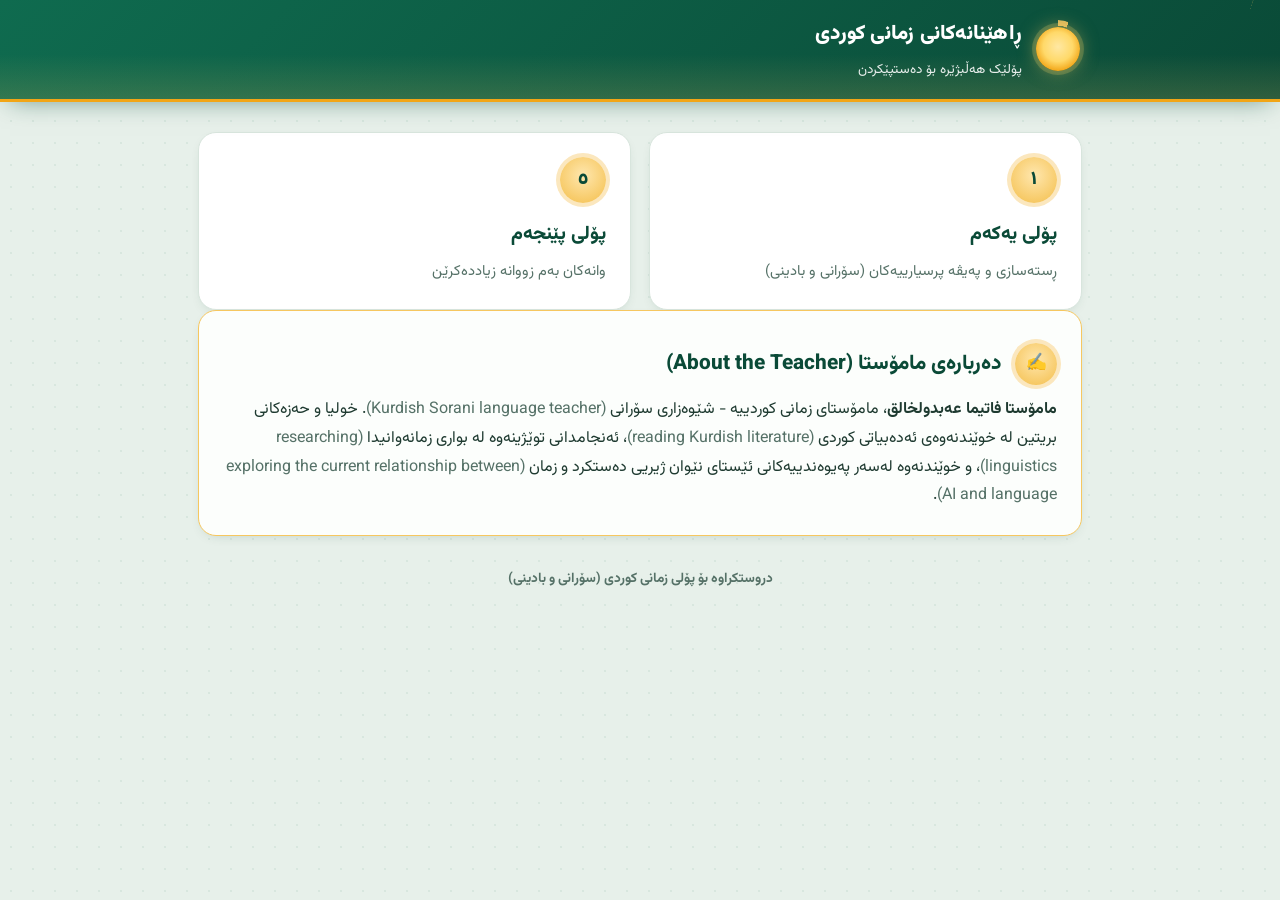
==== commit 107db23d: "Add traffic-signs analogy as lesson opener" ====
--- a/index.html
+++ b/index.html
@@ -41,7 +41,23 @@
 
     <!-- بۆ زیادکردنی پۆلی نوێ: ئەم بلۆکە کۆپی بکە، لینک بۆ class-2.html بگۆڕە، ژمارە و ناونیشانەکەش بگۆڕە -->
   </div>
+  <section class="card about-card">
+    <div class="ex-head">
+      <span class="num">✍️</span>
+      <h2>دەربارەی مامۆستا (About the Teacher)</h2>
+    </div>
+    <p>
+      <strong>مامۆستا فاتیما عەبدولخالق</strong>، مامۆستای زمانی کوردییە - شێوەزاری سۆرانی
+      <span class="en">(Kurdish Sorani language teacher)</span>.
+      خولیا و حەزەکانی بریتین لە خوێندنەوەی ئەدەبیاتی کوردی
+      <span class="en">(reading Kurdish literature)</span>،
+      ئەنجامدانی توێژینەوە لە بواری زمانەوانیدا
+      <span class="en">(researching linguistics)</span>،
+      و خوێندنەوە لەسەر پەیوەندییەکانی ئێستای نێوان ژیریی دەستکرد و زمان
+      <span class="en">(exploring the current relationship between AI and language)</span>.
+    </p>
+  </section>
   <p class="footnote">دروستکراوە بۆ پۆلی زمانی کوردی (سۆرانی و بادینی)</p>
 </main>
 </body>
-</html>
+</html>
--- a/styles.css
+++ b/styles.css
@@ -172,6 +172,12 @@
 .card .sun-emoji{font-size:2.4rem;}
 .card h2{color:var(--green-deep); font-size:1.3rem; margin:10px 0 8px;}
 .card p{color:var(--ink-soft); margin:0;}
+.card.about-card{background:var(--paper-warm); border:1.5px solid var(--gold-line);}
+.card.about-card p{color:var(--ink); line-height:1.8;}
+.card.analogy-card{border-right:5px solid var(--gold);}
+.card.analogy-card p{font-size:1.05rem;}
+.card.analogy-card p:last-child{margin-bottom:0;}
+.en{color:var(--ink-soft); font-weight:400;}
 
 /* ---------- Reading / story pages ---------- */
 .hero-frame{ background:linear-gradient(160deg, var(--paper), var(--paper-warm)); border:1px solid var(--line);
@@ -378,4 +384,4 @@
   body{background:#fff;}
   .card{box-shadow:none; break-inside:avoid;}
   .reveal-line{display:block !important;}
-}
+}
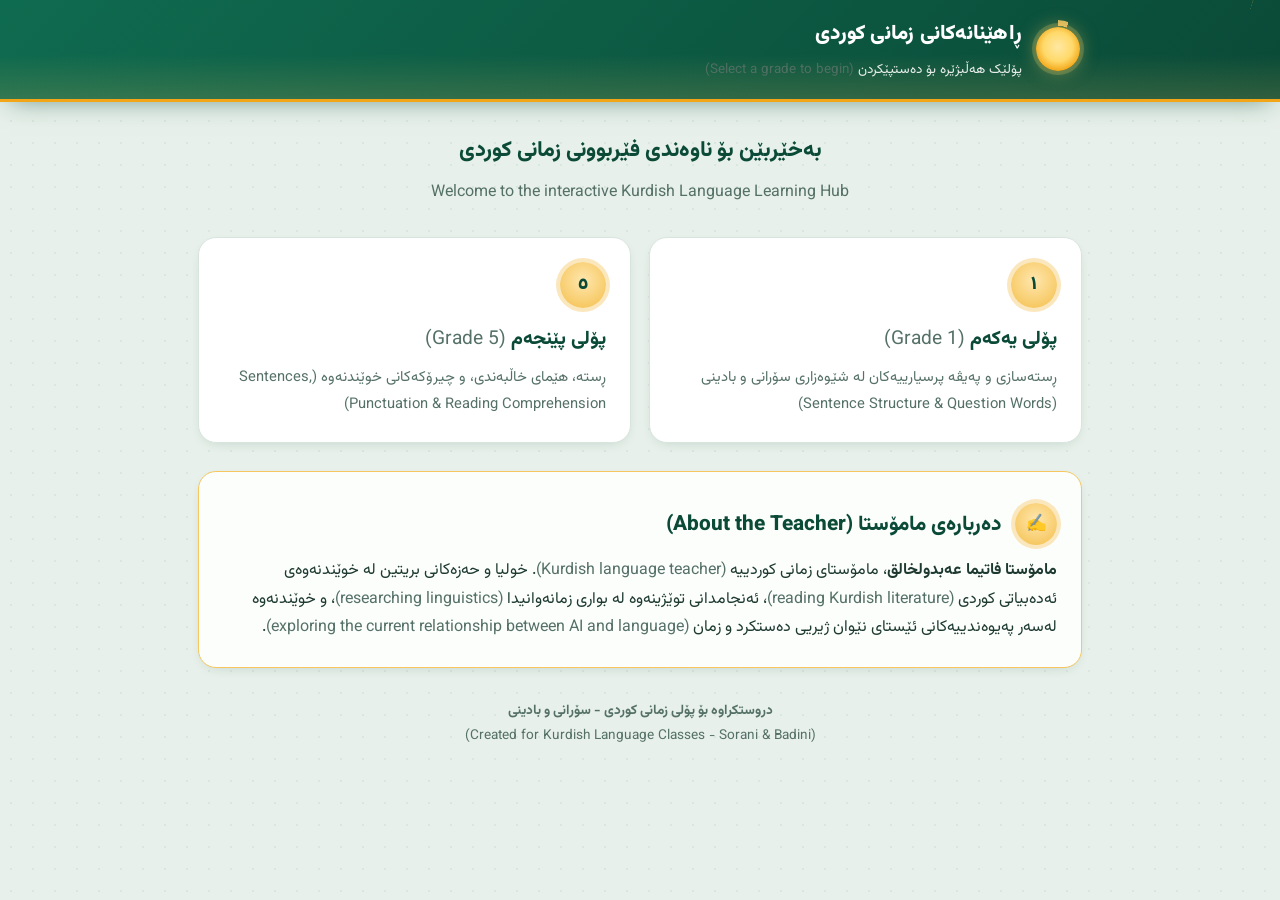
==== commit ad946f2f: "Polish main page: welcome section, bilingual grid, final spacing fix" ====
--- a/index.html
+++ b/index.html
@@ -3,7 +3,7 @@
 <head>
 <meta charset="UTF-8">
 <meta name="viewport" content="width=device-width, initial-scale=1.0">
-<title>ڕاهێنانەکانی زمانی کوردی</title>
+<title>ڕاهێنانەکانی زمانی کوردی (Kurdish Language Exercises)</title>
 <link rel="preconnect" href="https://fonts.googleapis.com">
 <link rel="preconnect" href="https://fonts.gstatic.com" crossorigin>
 <link href="https://fonts.googleapis.com/css2?family=Vazirmatn:wght@300;400;500;700;800;900&display=swap" rel="stylesheet">
@@ -17,29 +17,30 @@
         <div class="sun-badge" aria-hidden="true"></div>
         <div>
           <h1>ڕاهێنانەکانی زمانی کوردی</h1>
-          <p>پۆلێک هەڵبژێرە بۆ دەستپێکردن</p>
+          <p>پۆلێک هەڵبژێرە بۆ دەستپێکردن <span class="en">(Select a grade to begin)</span></p>
         </div>
       </div>
     </div>
   </div>
 </header>
 <main>
+  <div class="intro">
+    <h2>بەخێربێن بۆ ناوەندی فێربوونی زمانی کوردی</h2>
+    <p class="en">Welcome to the interactive Kurdish Language Learning Hub</p>
+  </div>
   <div class="grid">
-    <!-- پۆلی یەکەم -->
+    <!-- پۆلی یەکەم (Grade 1) -->
     <a href="class-1.html" class="nav-card">
       <div class="nav-badge">١</div>
-      <h3>پۆلی یەکەم</h3>
-      <p>ڕستەسازی و پەیڤە پرسیارییەکان (سۆرانی و بادینی)</p>
+      <h3>پۆلی یەکەم <span class="en">(Grade 1)</span></h3>
+      <p>ڕستەسازی و پەیڤە پرسیارییەکان لە شێوەزاری سۆرانی و بادینی <span class="en">(Sentence Structure & Question Words)</span></p>
     </a>
-
-    <!-- پۆلی پێنجەم -->
+    <!-- پۆلی پێنجەم (Grade 5) -->
     <a href="class-5.html" class="nav-card">
       <div class="nav-badge">٥</div>
-      <h3>پۆلی پێنجەم</h3>
-      <p>وانەکان بەم زووانە زیاددەکرێن</p>
+      <h3>پۆلی پێنجەم <span class="en">(Grade 5)</span></h3>
+      <p>ڕستە، هێمای خاڵبەندی، و چیرۆکەکانی خوێندنەوە <span class="en">(Sentences, Punctuation & Reading Comprehension)</span></p>
     </a>
-
-    <!-- بۆ زیادکردنی پۆلی نوێ: ئەم بلۆکە کۆپی بکە، لینک بۆ class-2.html بگۆڕە، ژمارە و ناونیشانەکەش بگۆڕە -->
   </div>
   <section class="card about-card">
     <div class="ex-head">
@@ -47,8 +48,8 @@
       <h2>دەربارەی مامۆستا (About the Teacher)</h2>
     </div>
     <p>
-      <strong>مامۆستا فاتیما عەبدولخالق</strong>، مامۆستای زمانی کوردییە - شێوەزاری سۆرانی
-      <span class="en">(Kurdish Sorani language teacher)</span>.
+      <strong>مامۆستا فاتیما عەبدولخالق</strong>، مامۆستای زمانی کوردییە
+      <span class="en">(Kurdish language teacher)</span>.
       خولیا و حەزەکانی بریتین لە خوێندنەوەی ئەدەبیاتی کوردی
       <span class="en">(reading Kurdish literature)</span>،
       ئەنجامدانی توێژینەوە لە بواری زمانەوانیدا
@@ -57,7 +58,7 @@
       <span class="en">(exploring the current relationship between AI and language)</span>.
     </p>
   </section>
-  <p class="footnote">دروستکراوە بۆ پۆلی زمانی کوردی (سۆرانی و بادینی)</p>
+  <p class="footnote">دروستکراوە بۆ پۆلی زمانی کوردی - سۆرانی و بادینی <br><span class="en">(Created for Kurdish Language Classes - Sorani & Badini)</span></p>
 </main>
 </body>
 </html>
--- a/styles.css
+++ b/styles.css
@@ -153,7 +153,7 @@
 .intro{text-align:center; margin-bottom:30px;}
 .intro h2{color:var(--green-deep); font-size:1.35rem; margin:0 0 6px; font-weight:800;}
 .intro p{color:var(--ink-soft); margin:0;}
-.grid{display:grid; grid-template-columns:repeat(2,1fr); gap:18px;}
+.grid{display:grid; grid-template-columns:repeat(2,1fr); gap:18px; margin-bottom:28px;}
 .nav-card{
   display:block; background:var(--paper); border:1px solid var(--line); border-radius:var(--radius);
   box-shadow:var(--shadow-sm); padding:24px; text-decoration:none; color:inherit;
@@ -177,6 +177,7 @@
 .card.analogy-card{border-right:5px solid var(--gold);}
 .card.analogy-card p{font-size:1.05rem;}
 .card.analogy-card p:last-child{margin-bottom:0;}
+.callout{background:var(--line-soft); border-right:4px solid var(--green); padding:14px 16px; border-radius:10px; margin:14px 0 18px;}
 .en{color:var(--ink-soft); font-weight:400;}
 
 /* ---------- Reading / story pages ---------- */
@@ -269,6 +270,7 @@
 
 /* ---------- Buttons ---------- */
 .actions{display:flex; flex-wrap:wrap; gap:10px; margin-top:18px;}
+.actions.center{justify-content:center;}
 .btn{
   font-family:inherit; font-weight:700; font-size:.98rem; cursor:pointer;
   border-radius:12px; padding:11px 20px; border:none; transition:transform .1s, box-shadow .15s, background .15s;
